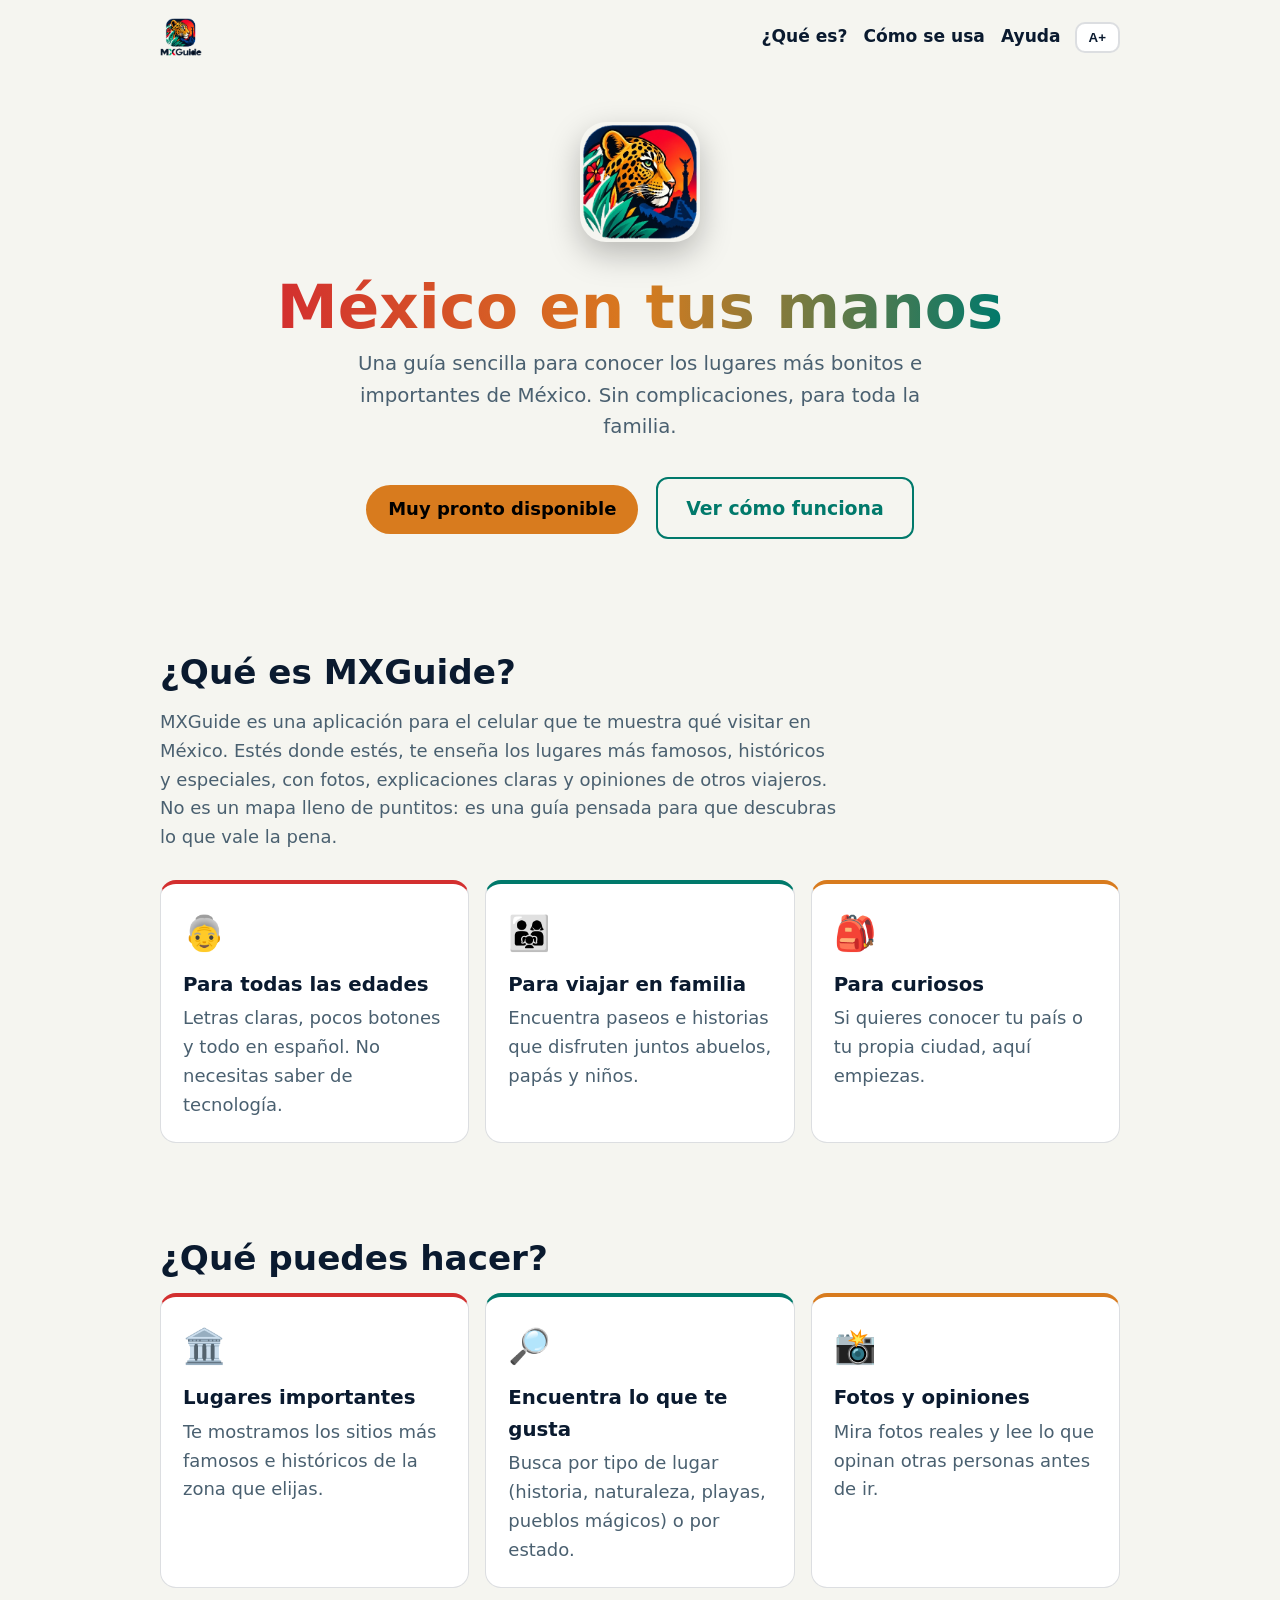
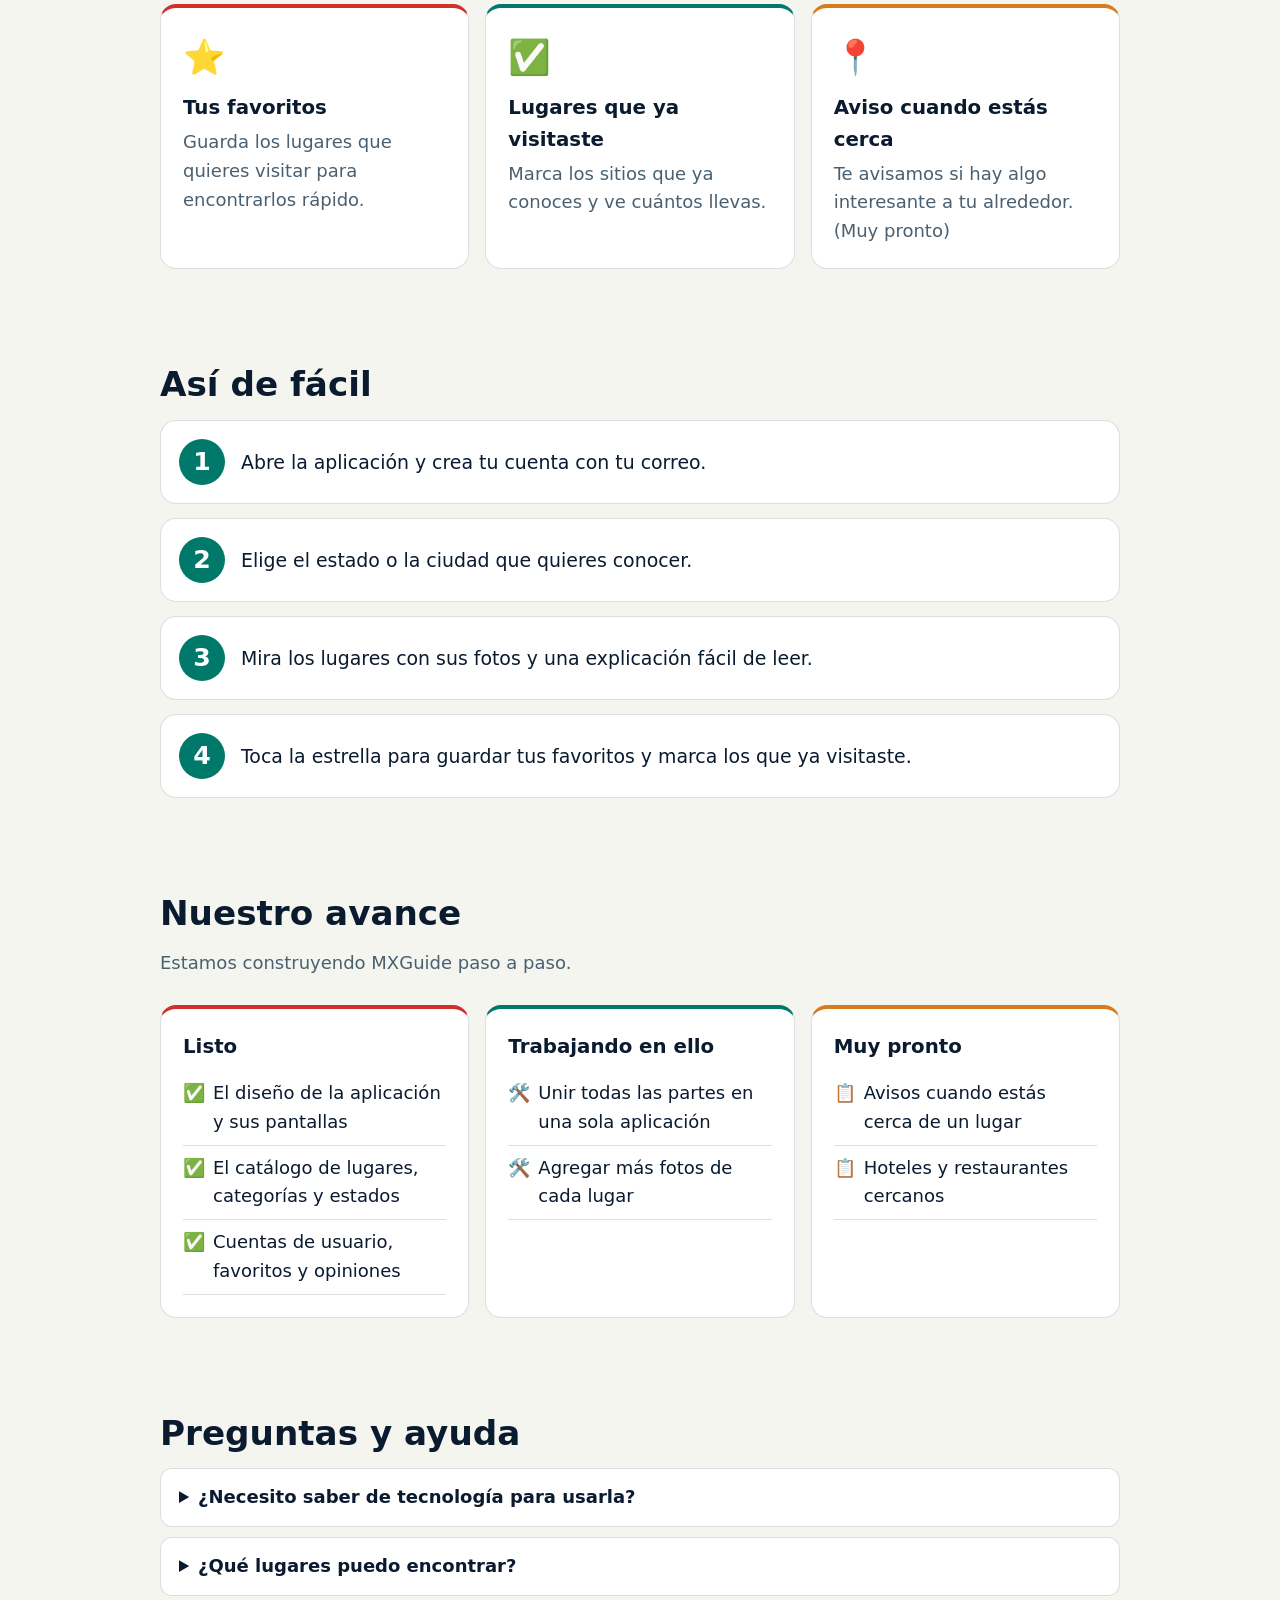
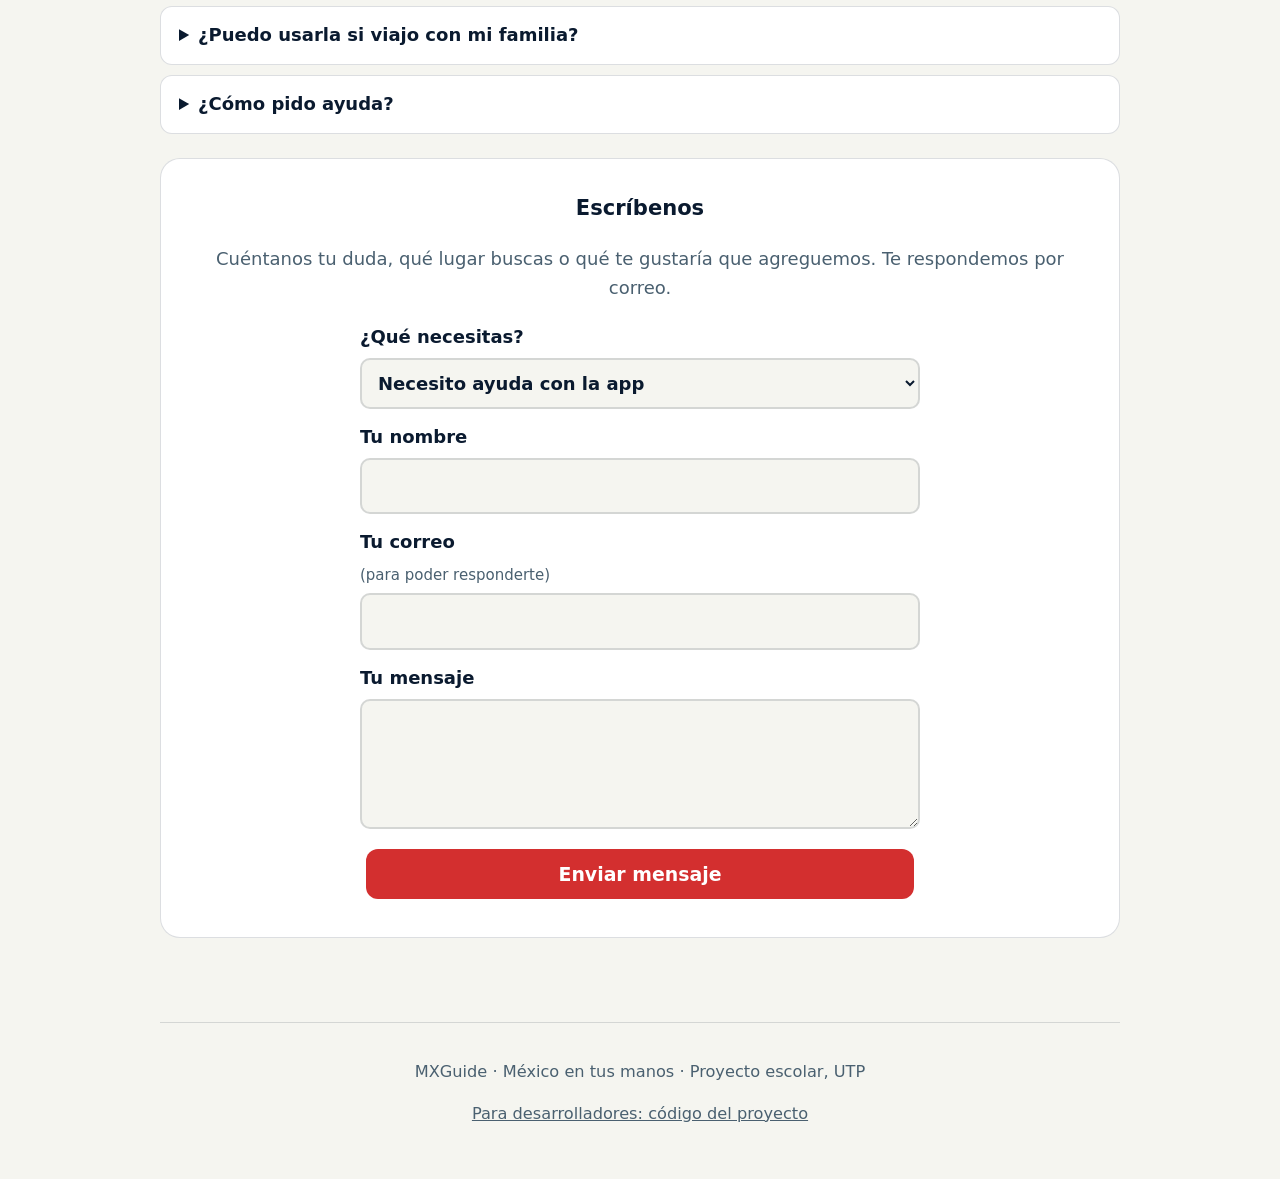
==== index.html @ d7a36592 "first commit page initial" ====
<!DOCTYPE html>
<html lang="es">
<head>
<meta charset="utf-8">
<meta name="viewport" content="width=device-width, initial-scale=1">
<title>MXGuide · México en tus manos</title>
<meta name="description" content="MXGuide: una guía sencilla para conocer los lugares más importantes de México.">
<link rel="icon" href="assets/mxguide_icono.png">
<style>
:root{--bg:#F5F5F0;--card:#fff;--text:#0A1A2F;--muted:#4a6070;--red:#D32F2F;--teal:#00796B;--ochre:#D87B1E;--line:rgba(10,26,47,.14)}
@media(prefers-color-scheme:dark){:root{--bg:#121212;--card:#1c1c1c;--text:#fff;--muted:#B0BEC5;--red:#E57373;--teal:#4DB6AC;--ochre:#FFB74D;--line:rgba(255,255,255,.16)}}
*{box-sizing:border-box}
html{scroll-behavior:smooth;font-size:112.5%}
html.big{font-size:137.5%}
body{margin:0;font-family:system-ui,-apple-system,"Segoe UI",Roboto,sans-serif;background:var(--bg);color:var(--text);line-height:1.6}
a{color:inherit}
.wrap{max-width:1000px;margin:0 auto;padding:0 20px}
nav{display:flex;justify-content:space-between;align-items:center;padding:18px 0;flex-wrap:wrap;gap:10px}
nav a{text-decoration:none;font-weight:600;margin-left:16px;font-size:.95rem}
nav a:hover{color:var(--red)}
.logo-l,.logo-d{height:38px}
.logo-d{display:none}
@media(prefers-color-scheme:dark){.logo-l{display:none}.logo-d{display:block}}
.hero{text-align:center;padding:48px 0 56px}
.hero img.icon{width:120px;height:120px;border-radius:26px;box-shadow:0 12px 32px rgba(0,0,0,.25)}
h1{font-size:clamp(2.2rem,6vw,3.4rem);margin:22px 0 8px;line-height:1.1}
h1 span{background:linear-gradient(90deg,var(--red),var(--ochre),var(--teal));-webkit-background-clip:text;background-clip:text;color:transparent}
.hero p{max-width:600px;margin:0 auto 28px;color:var(--muted);font-size:1.1rem}
.btn{display:inline-block;font-size:1.05rem;padding:14px 28px;border-radius:12px;font-weight:700;text-decoration:none;margin:6px}
.btn.p{background:var(--red);color:#fff}
.btn.s{border:2px solid var(--teal);color:var(--teal)}
.btn:hover{transform:translateY(-2px)}
.badge{display:inline-block;background:var(--ochre);color:#000;font-weight:700;border-radius:999px;padding:10px 22px;margin:6px}
section{padding:44px 0}
h2{font-size:1.9rem;margin:0 0 8px}
.lead{color:var(--muted);margin:0 0 28px;max-width:680px}
.grid{display:grid;grid-template-columns:repeat(auto-fit,minmax(260px,1fr));gap:16px}
.card{background:var(--card);border:1px solid var(--line);border-radius:16px;padding:22px}
.card .ic{font-size:1.9rem}
.card h3{margin:8px 0 4px;font-size:1.1rem}
.card p{margin:0;color:var(--muted)}
.card:nth-child(3n+1){border-top:4px solid var(--red)}
.card:nth-child(3n+2){border-top:4px solid var(--teal)}
.card:nth-child(3n){border-top:4px solid var(--ochre)}
.steps{counter-reset:s;display:grid;gap:14px}
.step{display:flex;gap:16px;align-items:center;background:var(--card);border:1px solid var(--line);border-radius:16px;padding:18px}
.step:before{counter-increment:s;content:counter(s);flex:none;width:46px;height:46px;border-radius:50%;background:var(--teal);color:#fff;font-weight:800;font-size:1.4rem;display:grid;place-items:center}
.step p{margin:0;font-size:1.05rem}
.st{list-style:none;padding:0;margin:0}
.st li{padding:8px 0 8px 30px;position:relative;border-bottom:1px solid var(--line)}
.st li:before{position:absolute;left:0}
.done li:before{content:"✅"}.wip li:before{content:"🛠️"}.todo li:before{content:"📋"}
.col h3{margin:0 0 8px}
details{background:var(--card);border:1px solid var(--line);border-radius:12px;padding:14px 18px;margin-bottom:10px}
summary{cursor:pointer;font-weight:700}
details p{margin:10px 0 0;color:var(--muted)}
.help{background:var(--card);border:1px solid var(--line);border-radius:20px;padding:32px;text-align:center}
.zoom{border:2px solid var(--line);background:var(--card);color:var(--text);border-radius:10px;padding:6px 12px;font-weight:800;cursor:pointer;margin-left:14px}
.err{color:var(--red)}
footer{text-align:center;padding:36px 0;color:var(--muted);font-size:.9rem;border-top:1px solid var(--line);margin-top:40px}
footer a{color:var(--muted)}
.form{display:grid;gap:14px;text-align:left;max-width:560px;margin:20px auto 0}
.form label{font-weight:700;display:grid;gap:6px}
.form small{font-weight:400;color:var(--muted)}
.form input,.form select,.form textarea{font:inherit;padding:12px;border-radius:10px;border:2px solid var(--line);background:var(--bg);color:var(--text);width:100%}
.form input:focus,.form select:focus,.form textarea:focus{outline:3px solid var(--teal);border-color:var(--teal)}
.form textarea{min-height:130px;resize:vertical}
.form button.btn{border:0;cursor:pointer;font-family:inherit}
.form button:disabled{opacity:.6;cursor:wait}
.hp{position:absolute;left:-9999px;height:0;overflow:hidden}
.msg{padding:12px 16px;border-radius:10px;font-weight:600;display:none}
.msg.ok{display:block;background:rgba(0,121,107,.15);color:var(--teal)}
.msg.no{display:block;background:rgba(211,47,47,.12);color:var(--red)}
</style>
</head>
<body>
<div class="wrap">
<nav>
  <img class="logo-l" src="assets/mxguide_logo_oscuro.png" alt="MXGuide">
  <img class="logo-d" src="assets/mxguide_logo_blanco.png" alt="MXGuide">
  <div><a href="#que-es">¿Qué es?</a><a href="#pasos">Cómo se usa</a><a href="#ayuda">Ayuda</a><button class="zoom" id="zoom" aria-label="Cambiar tamaño de letra">A+</button></div>
</nav>
<header class="hero">
  <img class="icon" src="assets/mxguide_icono.png" alt="Ícono de MXGuide, un jaguar">
  <h1><span id="tagline"></span></h1>
  <p id="intro"></p>
  <span id="descarga"></span>
  <a class="btn s" href="#pasos">Ver cómo funciona</a>
</header>
<section id="que-es"><h2>¿Qué es MXGuide?</h2><p class="lead" id="que"></p>
  <div class="grid" id="para"></div></section>
<section id="funciones"><h2>¿Qué puedes hacer?</h2><div class="grid" id="features"></div></section>
<section id="pasos"><h2>Así de fácil</h2><div class="steps" id="steps"></div></section>
<section id="avance"><h2>Nuestro avance</h2><p class="lead">Estamos construyendo MXGuide paso a paso.</p>
  <div class="grid">
    <div class="card col"><h3>Listo</h3><ul class="st done" id="done"></ul></div>
    <div class="card col"><h3>Trabajando en ello</h3><ul class="st wip" id="wip"></ul></div>
    <div class="card col"><h3>Muy pronto</h3><ul class="st todo" id="todo"></ul></div>
  </div></section>
<section id="ayuda"><h2>Preguntas y ayuda</h2><div id="faq"></div>
  <div class="help" style="margin-top:24px"><h3 style="margin-top:0">Escríbenos</h3><p style="color:var(--muted)" id="ayuda-txt"></p>
  <form class="form" id="form" novalidate>
    <label>¿Qué necesitas?<select id="tipo" name="tipo" required></select></label>
    <label>Tu nombre<input name="nombre" autocomplete="name" required></label>
    <label>Tu correo <small>(para poder responderte)</small><input type="email" name="email" autocomplete="email" required></label>
    <label>Tu mensaje<textarea name="mensaje" required></textarea></label>
    <input class="hp" type="text" name="_honey" tabindex="-1" autocomplete="off" aria-hidden="true">
    <button class="btn p" type="submit" id="enviar">Enviar mensaje</button>
    <div class="msg" id="msg" role="status"></div>
  </form></div></section>
<footer class="foot"><div id="footer"></div><p><a id="repo" href="#">Para desarrolladores: código del proyecto</a></p></footer>
</div>
<script src="app.js"></script>
</body>
</html>
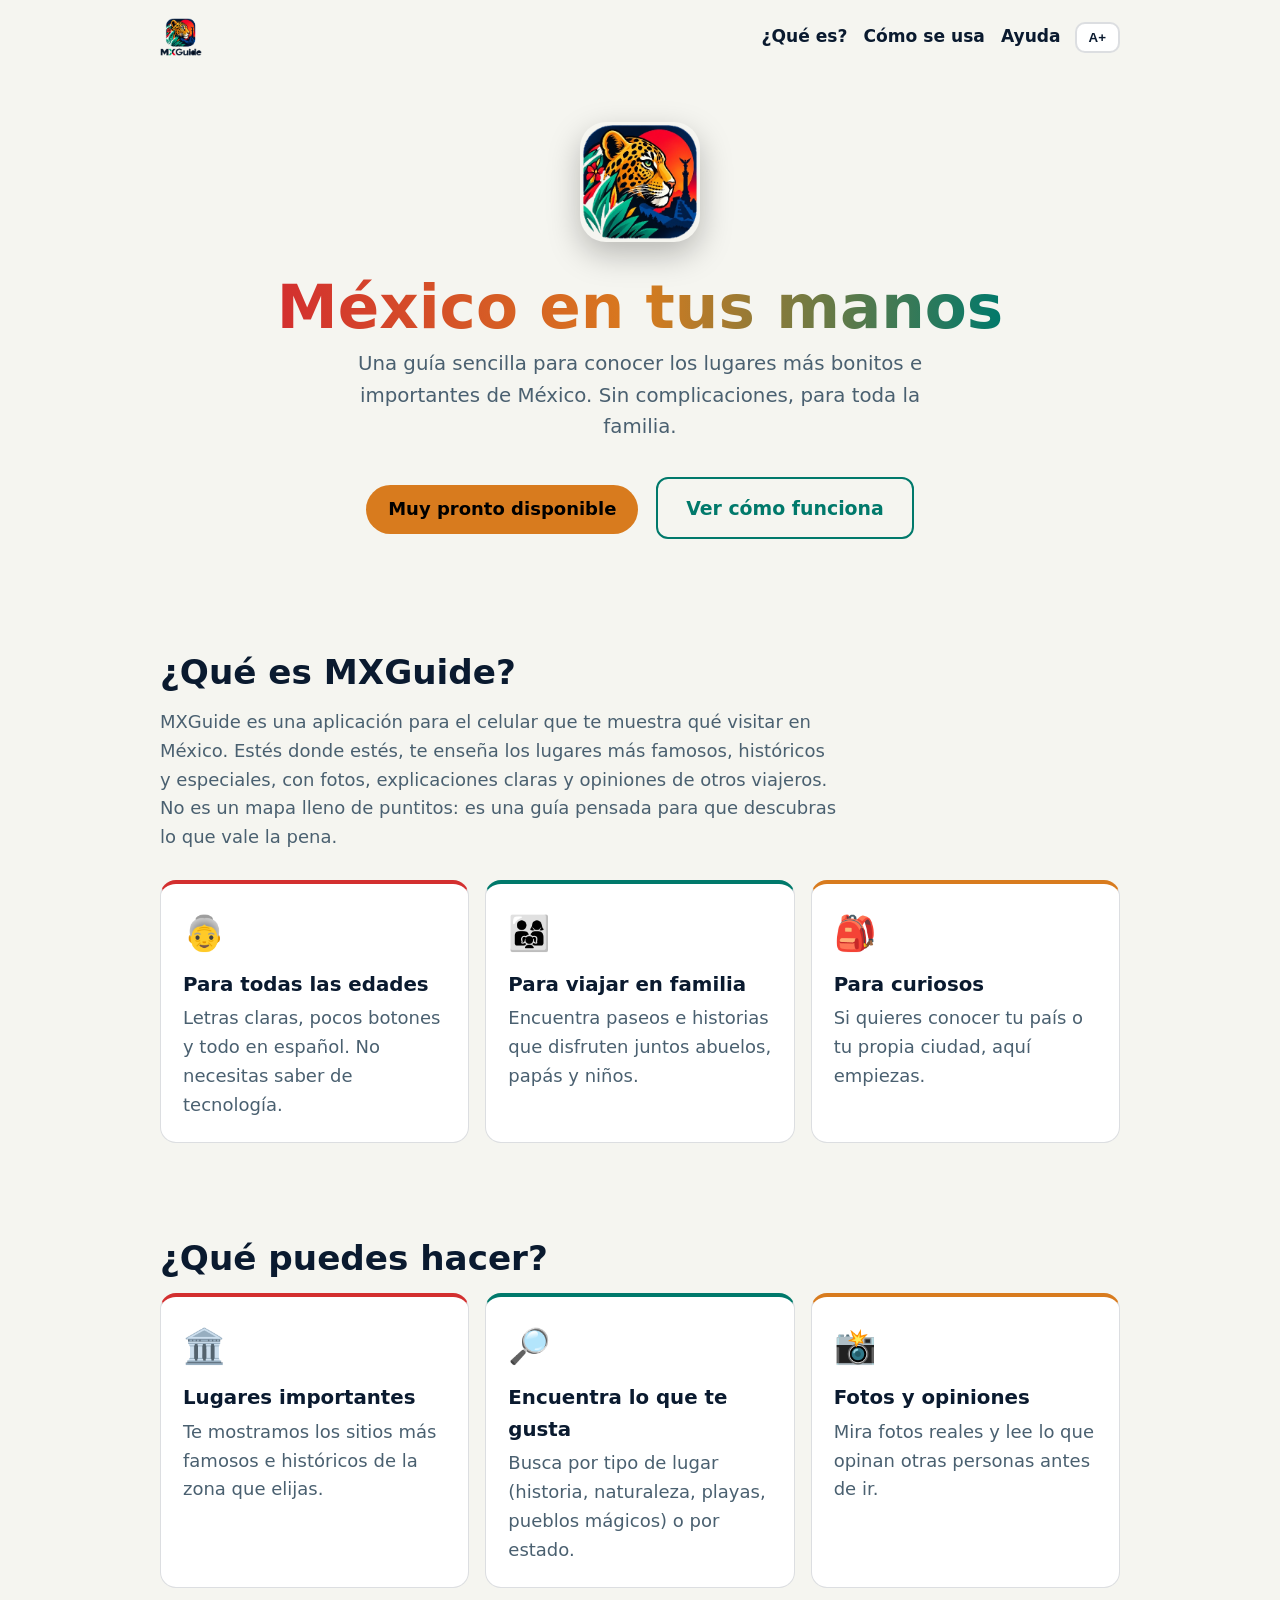
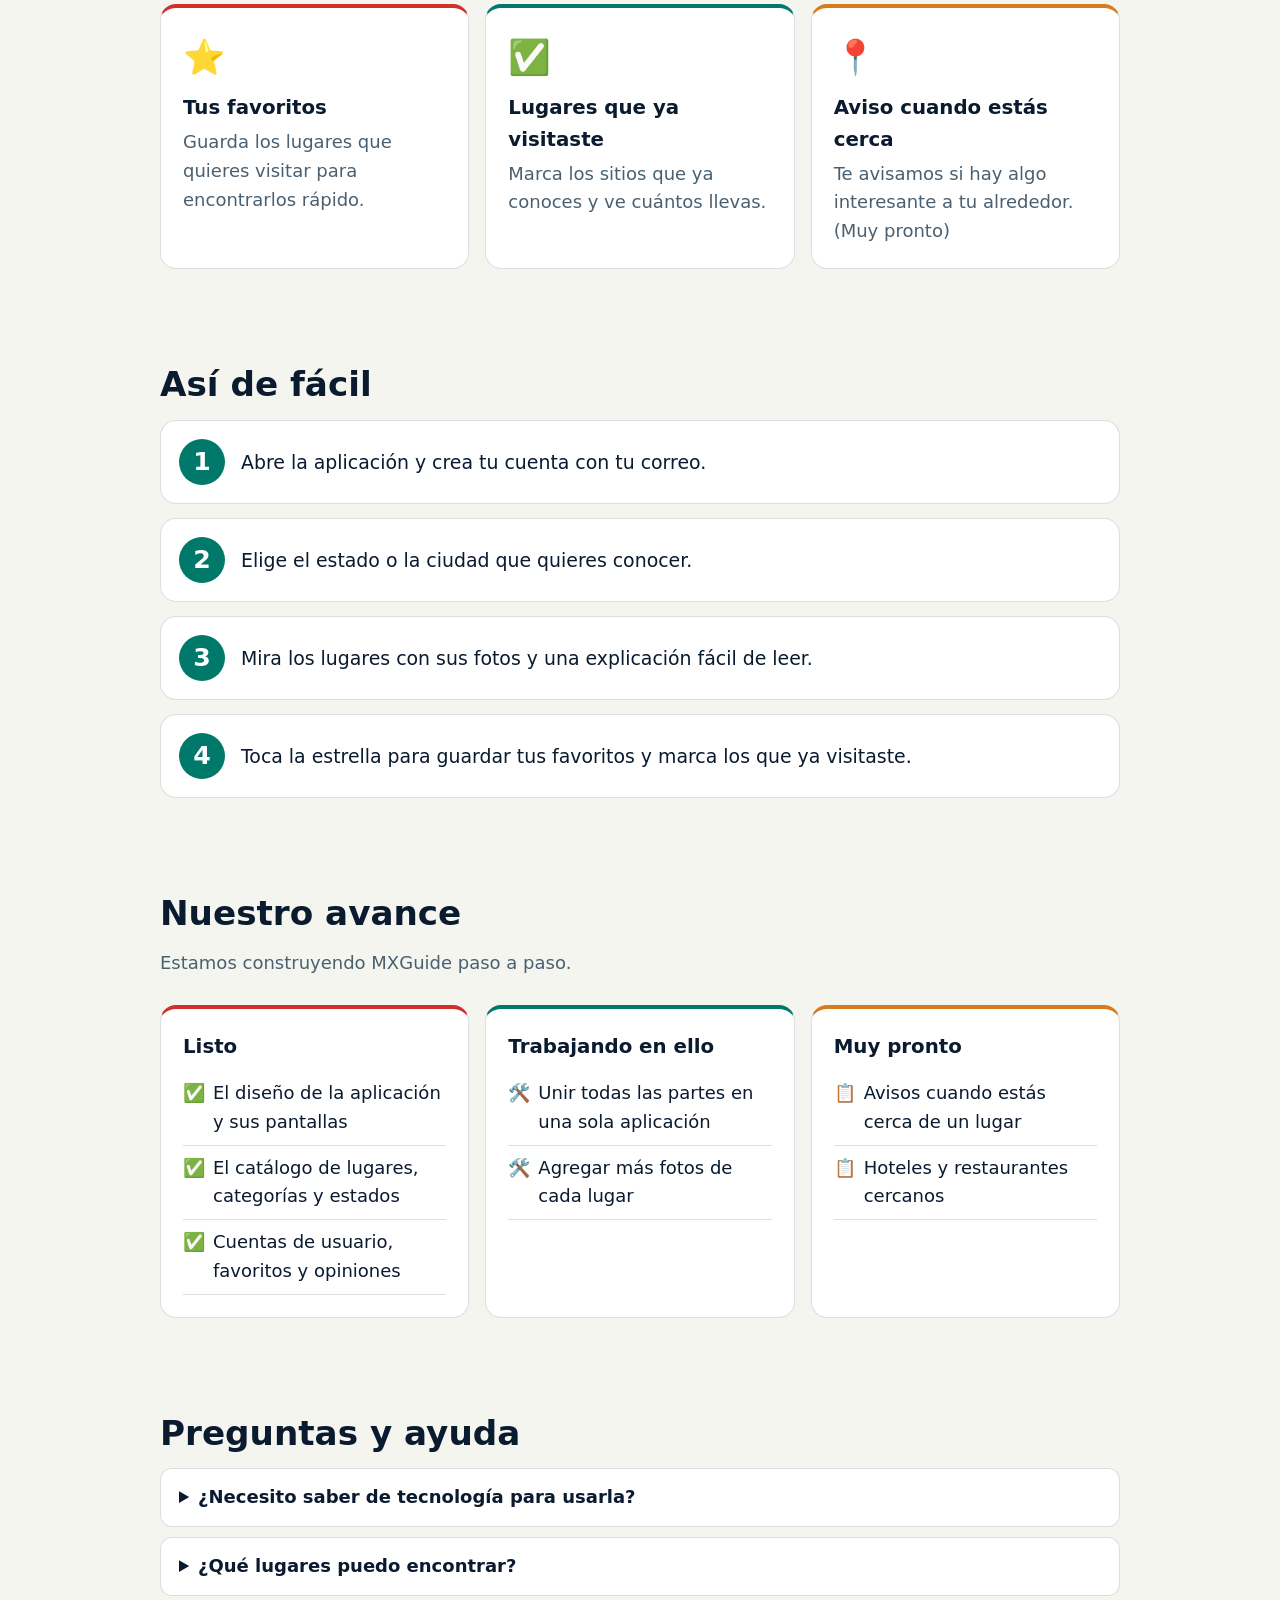
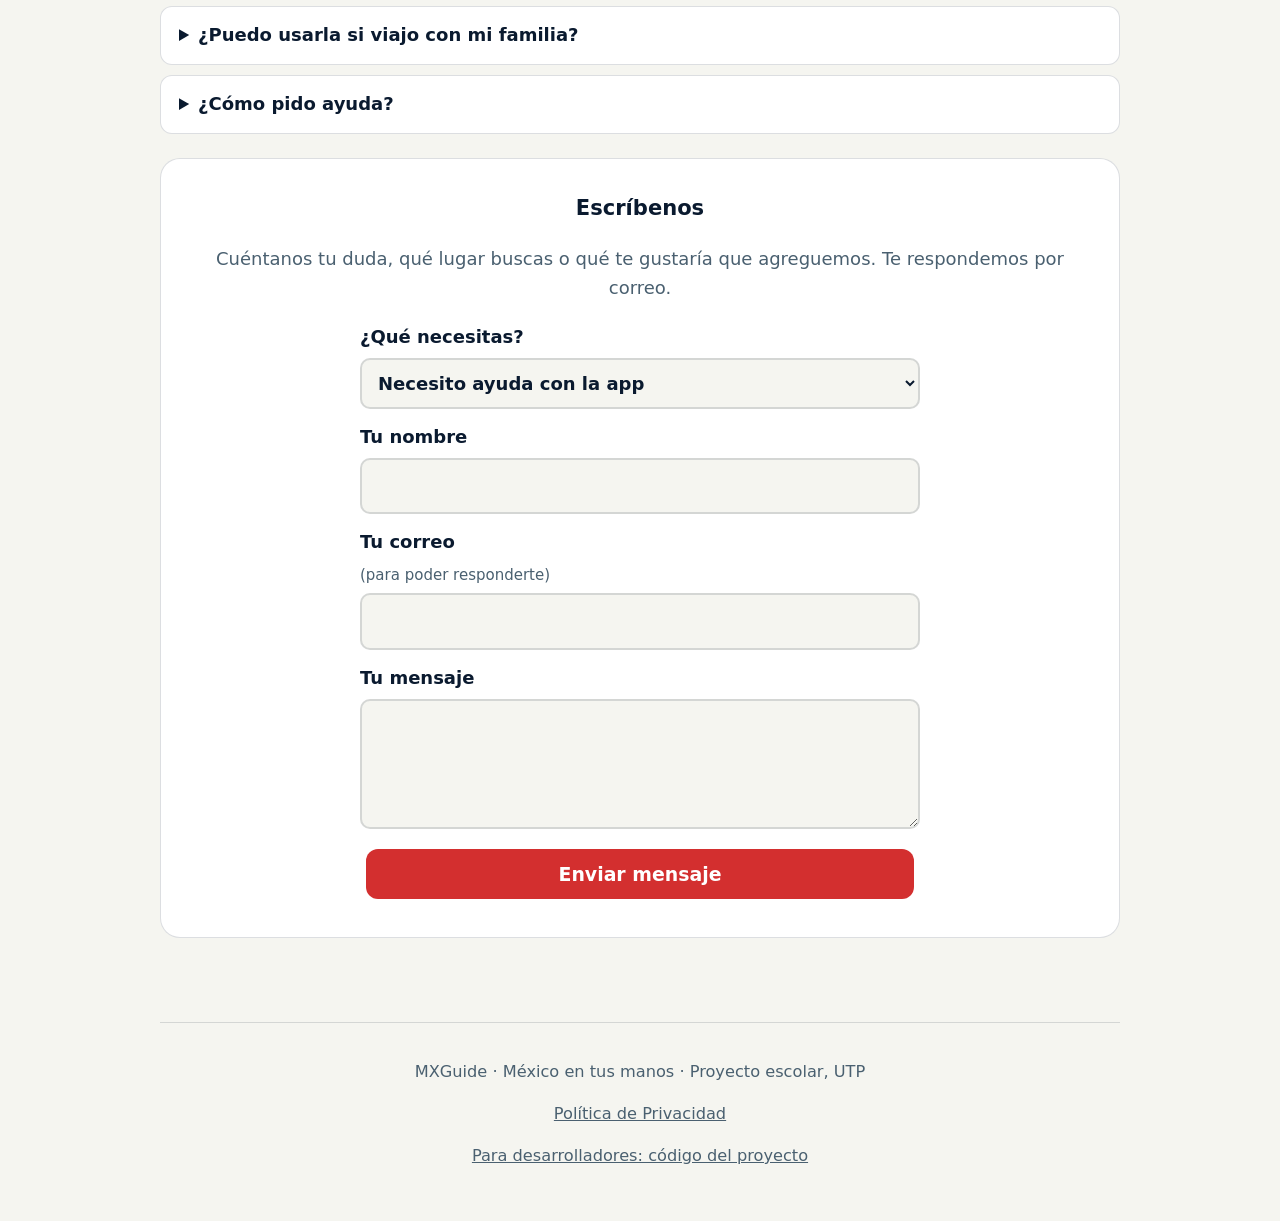
==== commit e459a314: "feat: se agrega página destinada a las politicas de privacidad de la app" ====
--- a/index.html
+++ b/index.html
@@ -6,72 +6,7 @@
 <title>MXGuide · México en tus manos</title>
 <meta name="description" content="MXGuide: una guía sencilla para conocer los lugares más importantes de México.">
 <link rel="icon" href="assets/mxguide_icono.png">
-<style>
-:root{--bg:#F5F5F0;--card:#fff;--text:#0A1A2F;--muted:#4a6070;--red:#D32F2F;--teal:#00796B;--ochre:#D87B1E;--line:rgba(10,26,47,.14)}
-@media(prefers-color-scheme:dark){:root{--bg:#121212;--card:#1c1c1c;--text:#fff;--muted:#B0BEC5;--red:#E57373;--teal:#4DB6AC;--ochre:#FFB74D;--line:rgba(255,255,255,.16)}}
-*{box-sizing:border-box}
-html{scroll-behavior:smooth;font-size:112.5%}
-html.big{font-size:137.5%}
-body{margin:0;font-family:system-ui,-apple-system,"Segoe UI",Roboto,sans-serif;background:var(--bg);color:var(--text);line-height:1.6}
-a{color:inherit}
-.wrap{max-width:1000px;margin:0 auto;padding:0 20px}
-nav{display:flex;justify-content:space-between;align-items:center;padding:18px 0;flex-wrap:wrap;gap:10px}
-nav a{text-decoration:none;font-weight:600;margin-left:16px;font-size:.95rem}
-nav a:hover{color:var(--red)}
-.logo-l,.logo-d{height:38px}
-.logo-d{display:none}
-@media(prefers-color-scheme:dark){.logo-l{display:none}.logo-d{display:block}}
-.hero{text-align:center;padding:48px 0 56px}
-.hero img.icon{width:120px;height:120px;border-radius:26px;box-shadow:0 12px 32px rgba(0,0,0,.25)}
-h1{font-size:clamp(2.2rem,6vw,3.4rem);margin:22px 0 8px;line-height:1.1}
-h1 span{background:linear-gradient(90deg,var(--red),var(--ochre),var(--teal));-webkit-background-clip:text;background-clip:text;color:transparent}
-.hero p{max-width:600px;margin:0 auto 28px;color:var(--muted);font-size:1.1rem}
-.btn{display:inline-block;font-size:1.05rem;padding:14px 28px;border-radius:12px;font-weight:700;text-decoration:none;margin:6px}
-.btn.p{background:var(--red);color:#fff}
-.btn.s{border:2px solid var(--teal);color:var(--teal)}
-.btn:hover{transform:translateY(-2px)}
-.badge{display:inline-block;background:var(--ochre);color:#000;font-weight:700;border-radius:999px;padding:10px 22px;margin:6px}
-section{padding:44px 0}
-h2{font-size:1.9rem;margin:0 0 8px}
-.lead{color:var(--muted);margin:0 0 28px;max-width:680px}
-.grid{display:grid;grid-template-columns:repeat(auto-fit,minmax(260px,1fr));gap:16px}
-.card{background:var(--card);border:1px solid var(--line);border-radius:16px;padding:22px}
-.card .ic{font-size:1.9rem}
-.card h3{margin:8px 0 4px;font-size:1.1rem}
-.card p{margin:0;color:var(--muted)}
-.card:nth-child(3n+1){border-top:4px solid var(--red)}
-.card:nth-child(3n+2){border-top:4px solid var(--teal)}
-.card:nth-child(3n){border-top:4px solid var(--ochre)}
-.steps{counter-reset:s;display:grid;gap:14px}
-.step{display:flex;gap:16px;align-items:center;background:var(--card);border:1px solid var(--line);border-radius:16px;padding:18px}
-.step:before{counter-increment:s;content:counter(s);flex:none;width:46px;height:46px;border-radius:50%;background:var(--teal);color:#fff;font-weight:800;font-size:1.4rem;display:grid;place-items:center}
-.step p{margin:0;font-size:1.05rem}
-.st{list-style:none;padding:0;margin:0}
-.st li{padding:8px 0 8px 30px;position:relative;border-bottom:1px solid var(--line)}
-.st li:before{position:absolute;left:0}
-.done li:before{content:"✅"}.wip li:before{content:"🛠️"}.todo li:before{content:"📋"}
-.col h3{margin:0 0 8px}
-details{background:var(--card);border:1px solid var(--line);border-radius:12px;padding:14px 18px;margin-bottom:10px}
-summary{cursor:pointer;font-weight:700}
-details p{margin:10px 0 0;color:var(--muted)}
-.help{background:var(--card);border:1px solid var(--line);border-radius:20px;padding:32px;text-align:center}
-.zoom{border:2px solid var(--line);background:var(--card);color:var(--text);border-radius:10px;padding:6px 12px;font-weight:800;cursor:pointer;margin-left:14px}
-.err{color:var(--red)}
-footer{text-align:center;padding:36px 0;color:var(--muted);font-size:.9rem;border-top:1px solid var(--line);margin-top:40px}
-footer a{color:var(--muted)}
-.form{display:grid;gap:14px;text-align:left;max-width:560px;margin:20px auto 0}
-.form label{font-weight:700;display:grid;gap:6px}
-.form small{font-weight:400;color:var(--muted)}
-.form input,.form select,.form textarea{font:inherit;padding:12px;border-radius:10px;border:2px solid var(--line);background:var(--bg);color:var(--text);width:100%}
-.form input:focus,.form select:focus,.form textarea:focus{outline:3px solid var(--teal);border-color:var(--teal)}
-.form textarea{min-height:130px;resize:vertical}
-.form button.btn{border:0;cursor:pointer;font-family:inherit}
-.form button:disabled{opacity:.6;cursor:wait}
-.hp{position:absolute;left:-9999px;height:0;overflow:hidden}
-.msg{padding:12px 16px;border-radius:10px;font-weight:600;display:none}
-.msg.ok{display:block;background:rgba(0,121,107,.15);color:var(--teal)}
-.msg.no{display:block;background:rgba(211,47,47,.12);color:var(--red)}
-</style>
+<link rel="stylesheet" href="css/styles.css">
 </head>
 <body>
 <div class="wrap">
@@ -108,8 +43,8 @@
     <button class="btn p" type="submit" id="enviar">Enviar mensaje</button>
     <div class="msg" id="msg" role="status"></div>
   </form></div></section>
-<footer class="foot"><div id="footer"></div><p><a id="repo" href="#">Para desarrolladores: código del proyecto</a></p></footer>
+<footer class="foot"><div id="footer"></div><p><a href="privacy/">Política de Privacidad</a></p><p><a id="repo" href="#">Para desarrolladores: código del proyecto</a></p></footer>
 </div>
-<script src="app.js"></script>
+<script src="js/app.js?v=2"></script>
 </body>
-</html>+</html>
--- a/css/styles.css
+++ b/css/styles.css
@@ -0,0 +1,64 @@
+:root{--bg:#F5F5F0;--card:#fff;--text:#0A1A2F;--muted:#4a6070;--red:#D32F2F;--teal:#00796B;--ochre:#D87B1E;--line:rgba(10,26,47,.14)}
+@media(prefers-color-scheme:dark){:root{--bg:#121212;--card:#1c1c1c;--text:#fff;--muted:#B0BEC5;--red:#E57373;--teal:#4DB6AC;--ochre:#FFB74D;--line:rgba(255,255,255,.16)}}
+*{box-sizing:border-box}
+html{scroll-behavior:smooth;font-size:112.5%}
+html.big{font-size:137.5%}
+body{margin:0;font-family:system-ui,-apple-system,"Segoe UI",Roboto,sans-serif;background:var(--bg);color:var(--text);line-height:1.6}
+a{color:inherit}
+.wrap{max-width:1000px;margin:0 auto;padding:0 20px}
+nav{display:flex;justify-content:space-between;align-items:center;padding:18px 0;flex-wrap:wrap;gap:10px}
+nav a{text-decoration:none;font-weight:600;margin-left:16px;font-size:.95rem}
+nav a:hover{color:var(--red)}
+.logo-l,.logo-d{height:38px}
+.logo-d{display:none}
+@media(prefers-color-scheme:dark){.logo-l{display:none}.logo-d{display:block}}
+.hero{text-align:center;padding:48px 0 56px}
+.hero img.icon{width:120px;height:120px;border-radius:26px;box-shadow:0 12px 32px rgba(0,0,0,.25)}
+h1{font-size:clamp(2.2rem,6vw,3.4rem);margin:22px 0 8px;line-height:1.1}
+h1 span{background:linear-gradient(90deg,var(--red),var(--ochre),var(--teal));-webkit-background-clip:text;background-clip:text;color:transparent}
+.hero p{max-width:600px;margin:0 auto 28px;color:var(--muted);font-size:1.1rem}
+.btn{display:inline-block;font-size:1.05rem;padding:14px 28px;border-radius:12px;font-weight:700;text-decoration:none;margin:6px}
+.btn.p{background:var(--red);color:#fff}
+.btn.s{border:2px solid var(--teal);color:var(--teal)}
+.btn:hover{transform:translateY(-2px)}
+.badge{display:inline-block;background:var(--ochre);color:#000;font-weight:700;border-radius:999px;padding:10px 22px;margin:6px}
+section{padding:44px 0}
+h2{font-size:1.9rem;margin:0 0 8px}
+.lead{color:var(--muted);margin:0 0 28px;max-width:680px}
+.grid{display:grid;grid-template-columns:repeat(auto-fit,minmax(260px,1fr));gap:16px}
+.card{background:var(--card);border:1px solid var(--line);border-radius:16px;padding:22px}
+.card .ic{font-size:1.9rem}
+.card h3{margin:8px 0 4px;font-size:1.1rem}
+.card p{margin:0;color:var(--muted)}
+.card:nth-child(3n+1){border-top:4px solid var(--red)}
+.card:nth-child(3n+2){border-top:4px solid var(--teal)}
+.card:nth-child(3n){border-top:4px solid var(--ochre)}
+.steps{counter-reset:s;display:grid;gap:14px}
+.step{display:flex;gap:16px;align-items:center;background:var(--card);border:1px solid var(--line);border-radius:16px;padding:18px}
+.step:before{counter-increment:s;content:counter(s);flex:none;width:46px;height:46px;border-radius:50%;background:var(--teal);color:#fff;font-weight:800;font-size:1.4rem;display:grid;place-items:center}
+.step p{margin:0;font-size:1.05rem}
+.st{list-style:none;padding:0;margin:0}
+.st li{padding:8px 0 8px 30px;position:relative;border-bottom:1px solid var(--line)}
+.st li:before{position:absolute;left:0}
+.done li:before{content:"✅"}.wip li:before{content:"🛠️"}.todo li:before{content:"📋"}
+.col h3{margin:0 0 8px}
+details{background:var(--card);border:1px solid var(--line);border-radius:12px;padding:14px 18px;margin-bottom:10px}
+summary{cursor:pointer;font-weight:700}
+details p{margin:10px 0 0;color:var(--muted)}
+.help{background:var(--card);border:1px solid var(--line);border-radius:20px;padding:32px;text-align:center}
+.zoom{border:2px solid var(--line);background:var(--card);color:var(--text);border-radius:10px;padding:6px 12px;font-weight:800;cursor:pointer;margin-left:14px}
+.err{color:var(--red)}
+footer{text-align:center;padding:36px 0;color:var(--muted);font-size:.9rem;border-top:1px solid var(--line);margin-top:40px}
+footer a{color:var(--muted)}
+.form{display:grid;gap:14px;text-align:left;max-width:560px;margin:20px auto 0}
+.form label{font-weight:700;display:grid;gap:6px}
+.form small{font-weight:400;color:var(--muted)}
+.form input,.form select,.form textarea{font:inherit;padding:12px;border-radius:10px;border:2px solid var(--line);background:var(--bg);color:var(--text);width:100%}
+.form input:focus,.form select:focus,.form textarea:focus{outline:3px solid var(--teal);border-color:var(--teal)}
+.form textarea{min-height:130px;resize:vertical}
+.form button.btn{border:0;cursor:pointer;font-family:inherit}
+.form button:disabled{opacity:.6;cursor:wait}
+.hp{position:absolute;left:-9999px;height:0;overflow:hidden}
+.msg{padding:12px 16px;border-radius:10px;font-weight:600;display:none}
+.msg.ok{display:block;background:rgba(0,121,107,.15);color:var(--teal)}
+.msg.no{display:block;background:rgba(211,47,47,.12);color:var(--red)}
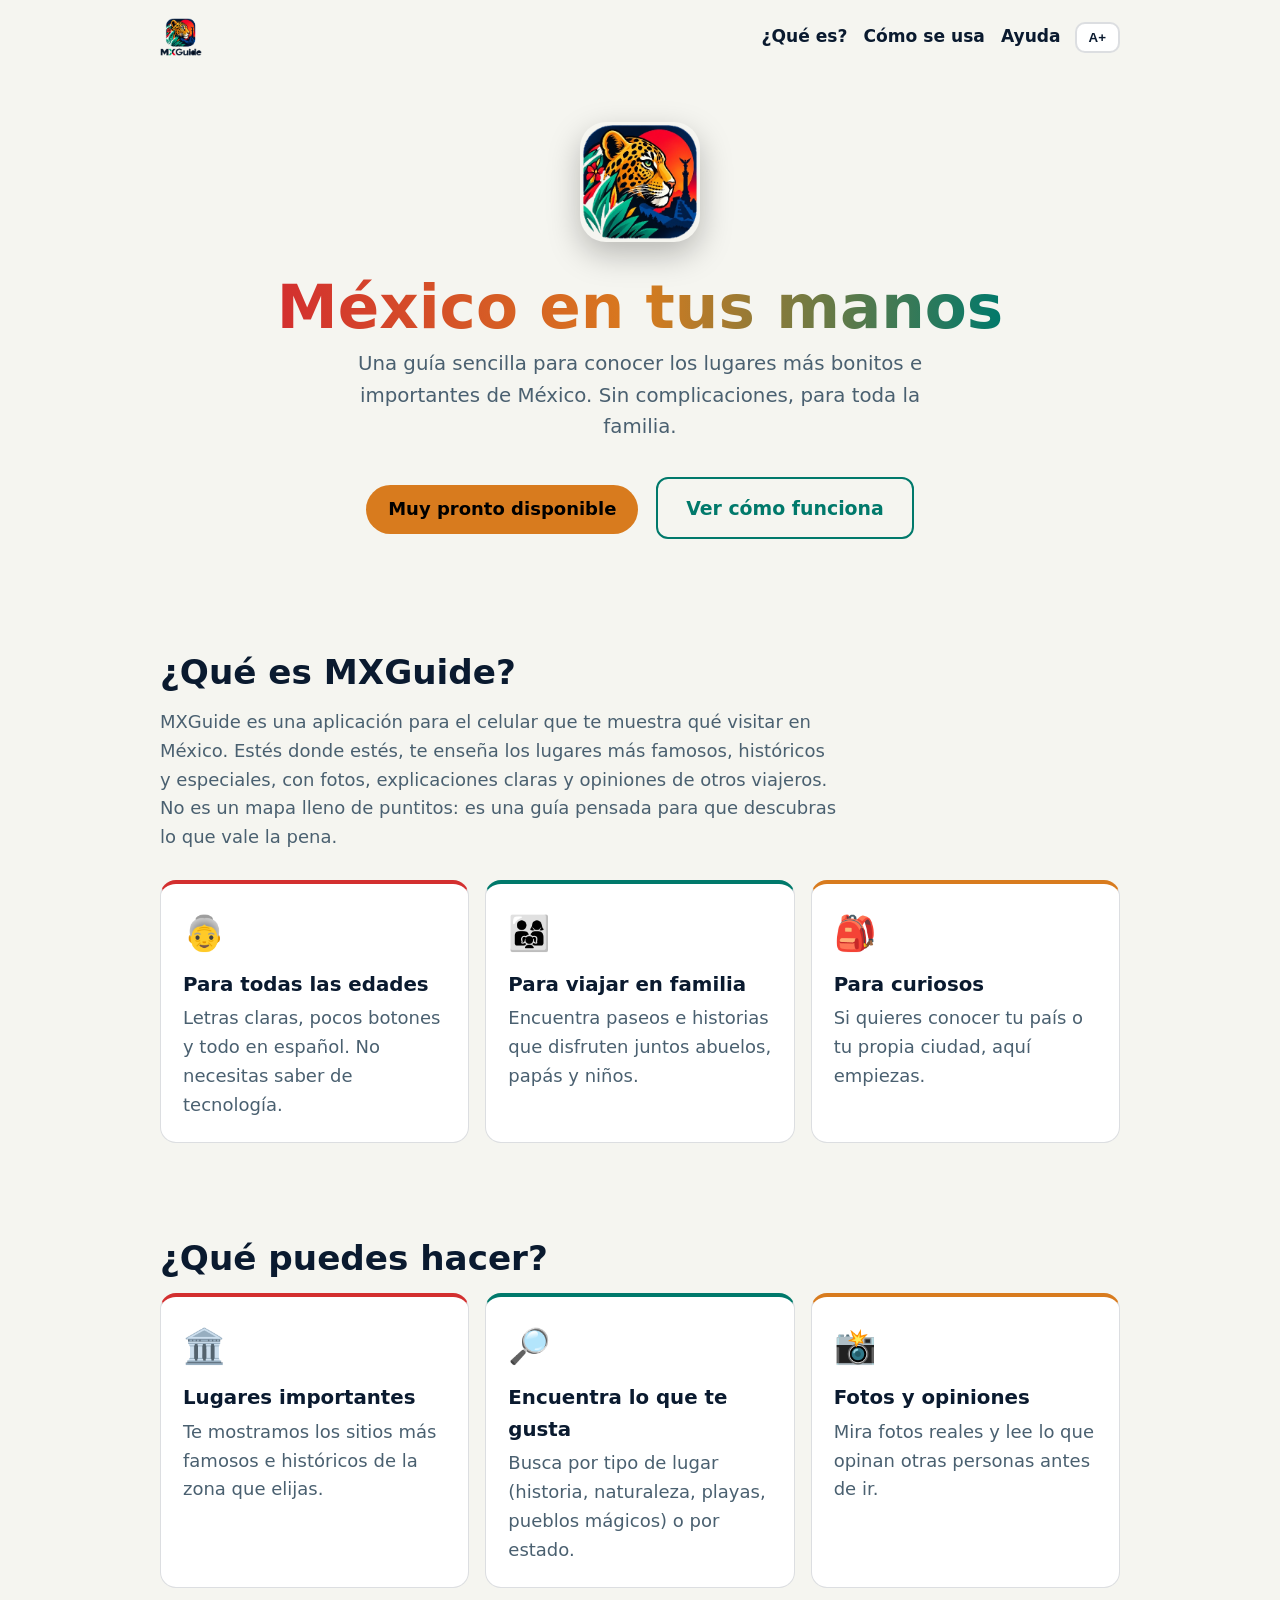
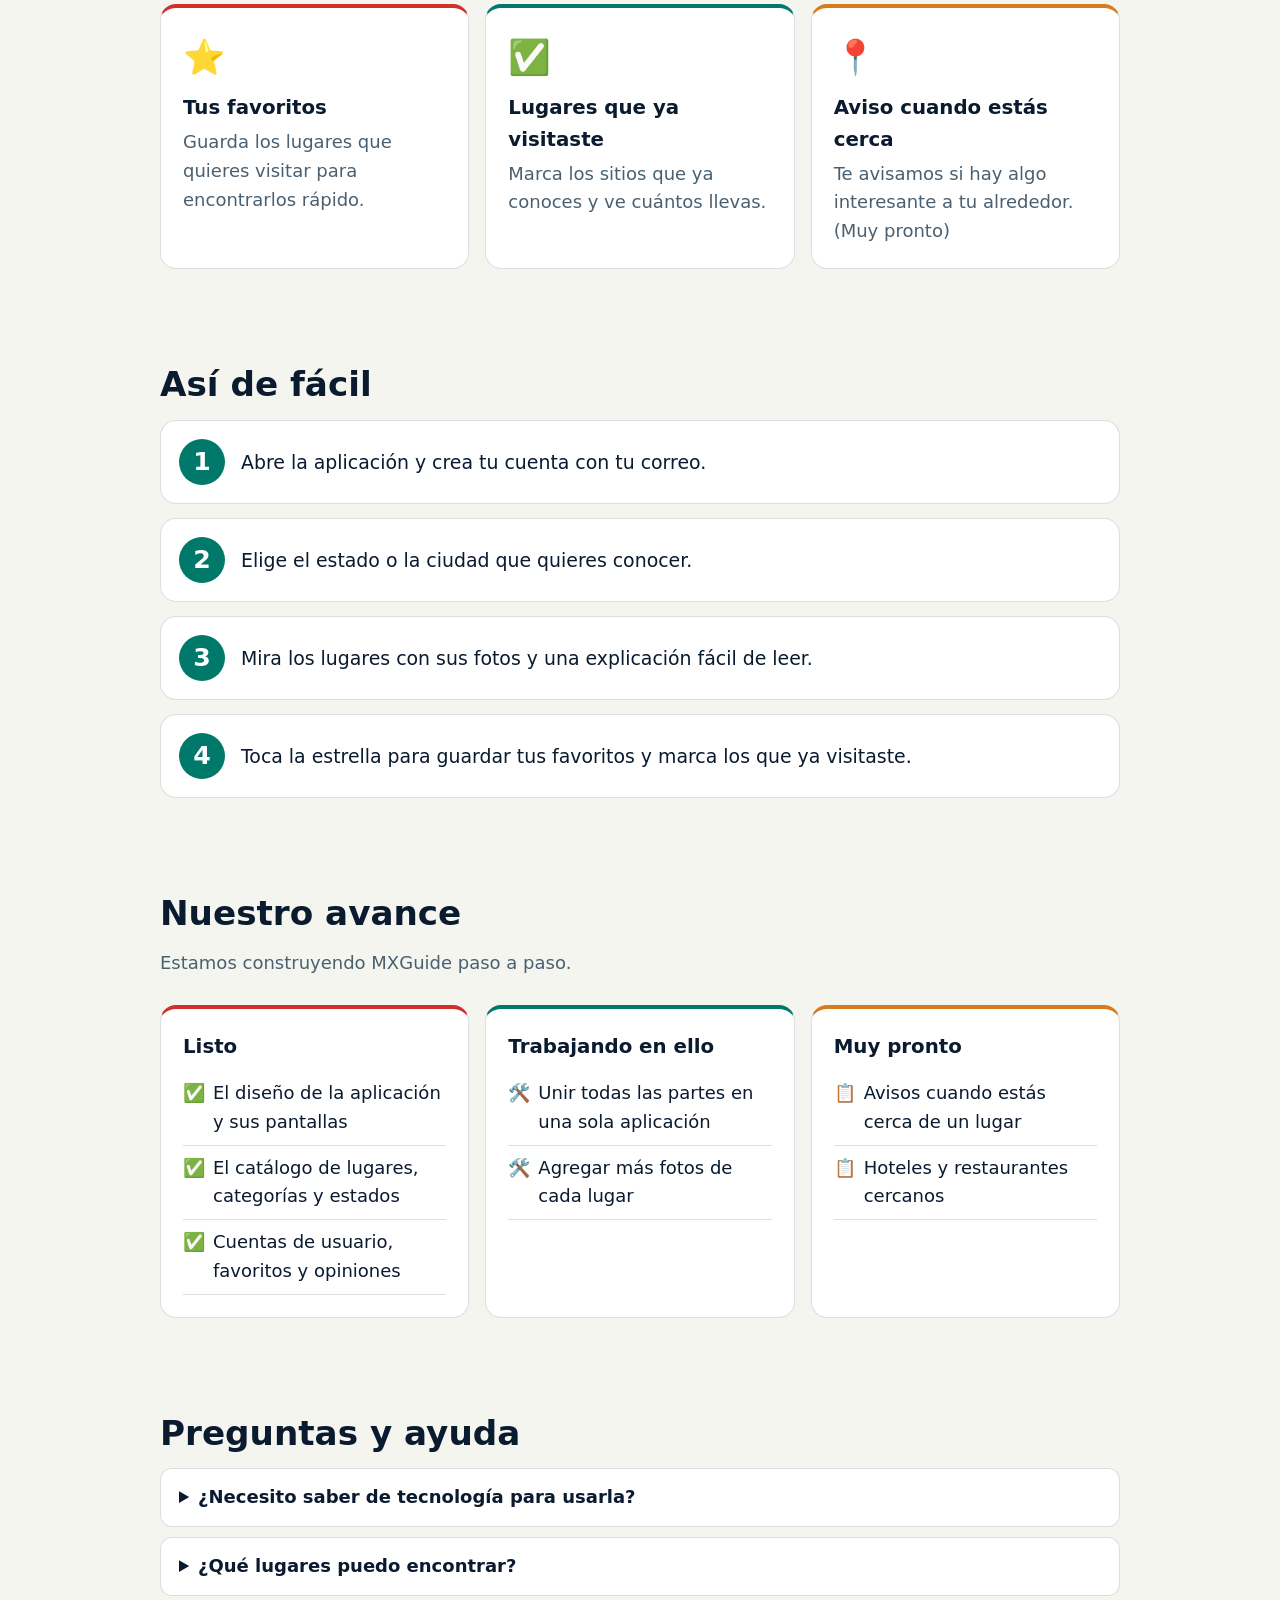
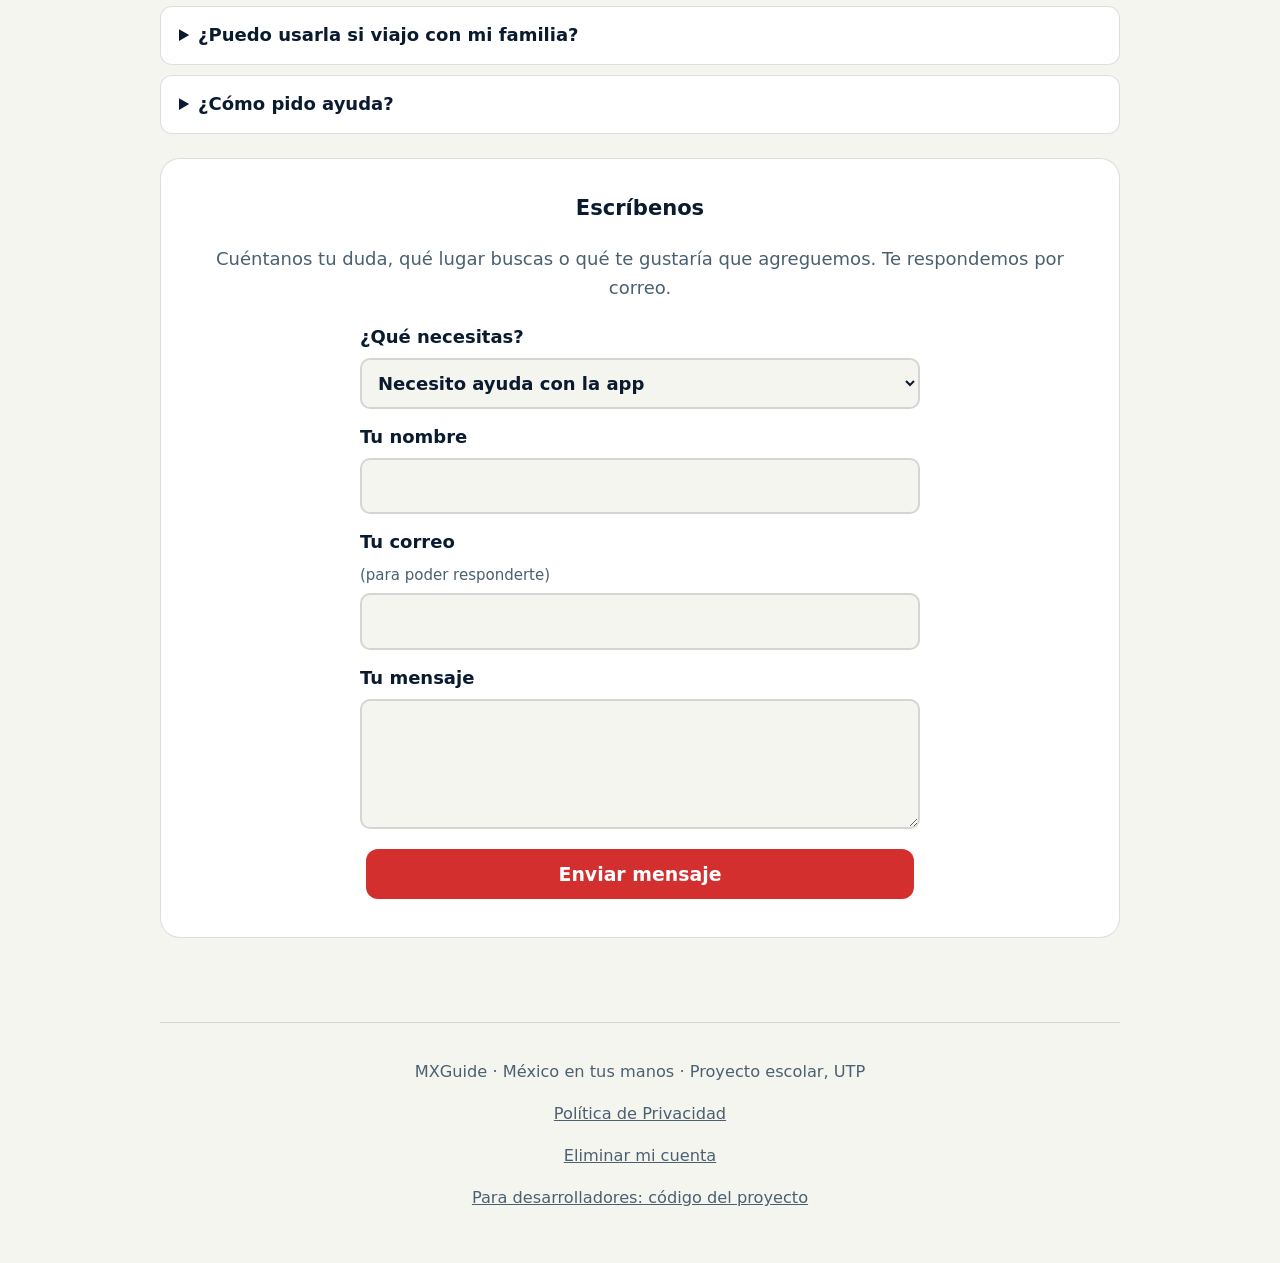
==== commit 31f281b6: "feat: se agrega pagina para poder dar seguimiento a la eliminacion de cuenta" ====
--- a/index.html
+++ b/index.html
@@ -43,7 +43,7 @@
     <button class="btn p" type="submit" id="enviar">Enviar mensaje</button>
     <div class="msg" id="msg" role="status"></div>
   </form></div></section>
-<footer class="foot"><div id="footer"></div><p><a href="privacy/">Política de Privacidad</a></p><p><a id="repo" href="#">Para desarrolladores: código del proyecto</a></p></footer>
+<footer class="foot"><div id="footer"></div><p><a href="privacy/">Política de Privacidad</a></p><p><a href="delete-account/">Eliminar mi cuenta</a></p><p><a id="repo" href="#">Para desarrolladores: código del proyecto</a></p></footer>
 </div>
 <script src="js/app.js?v=2"></script>
 </body>
